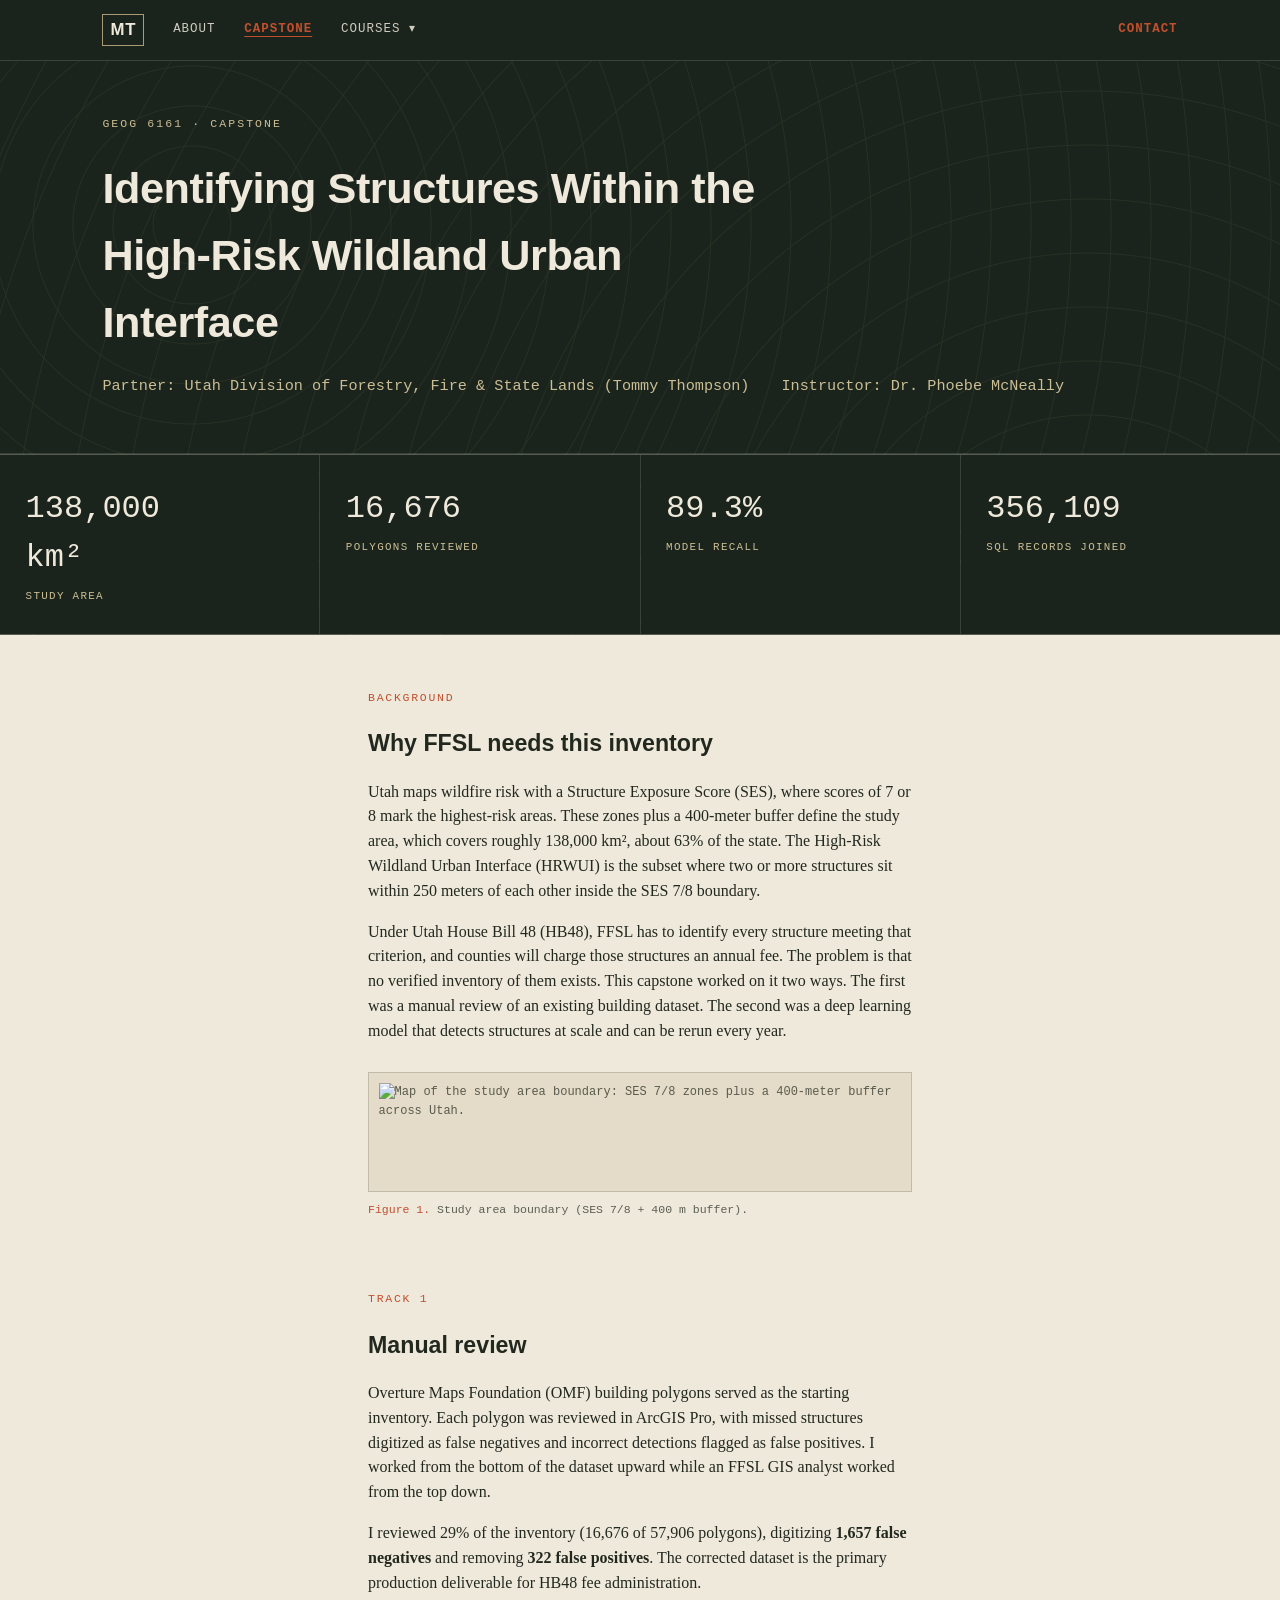
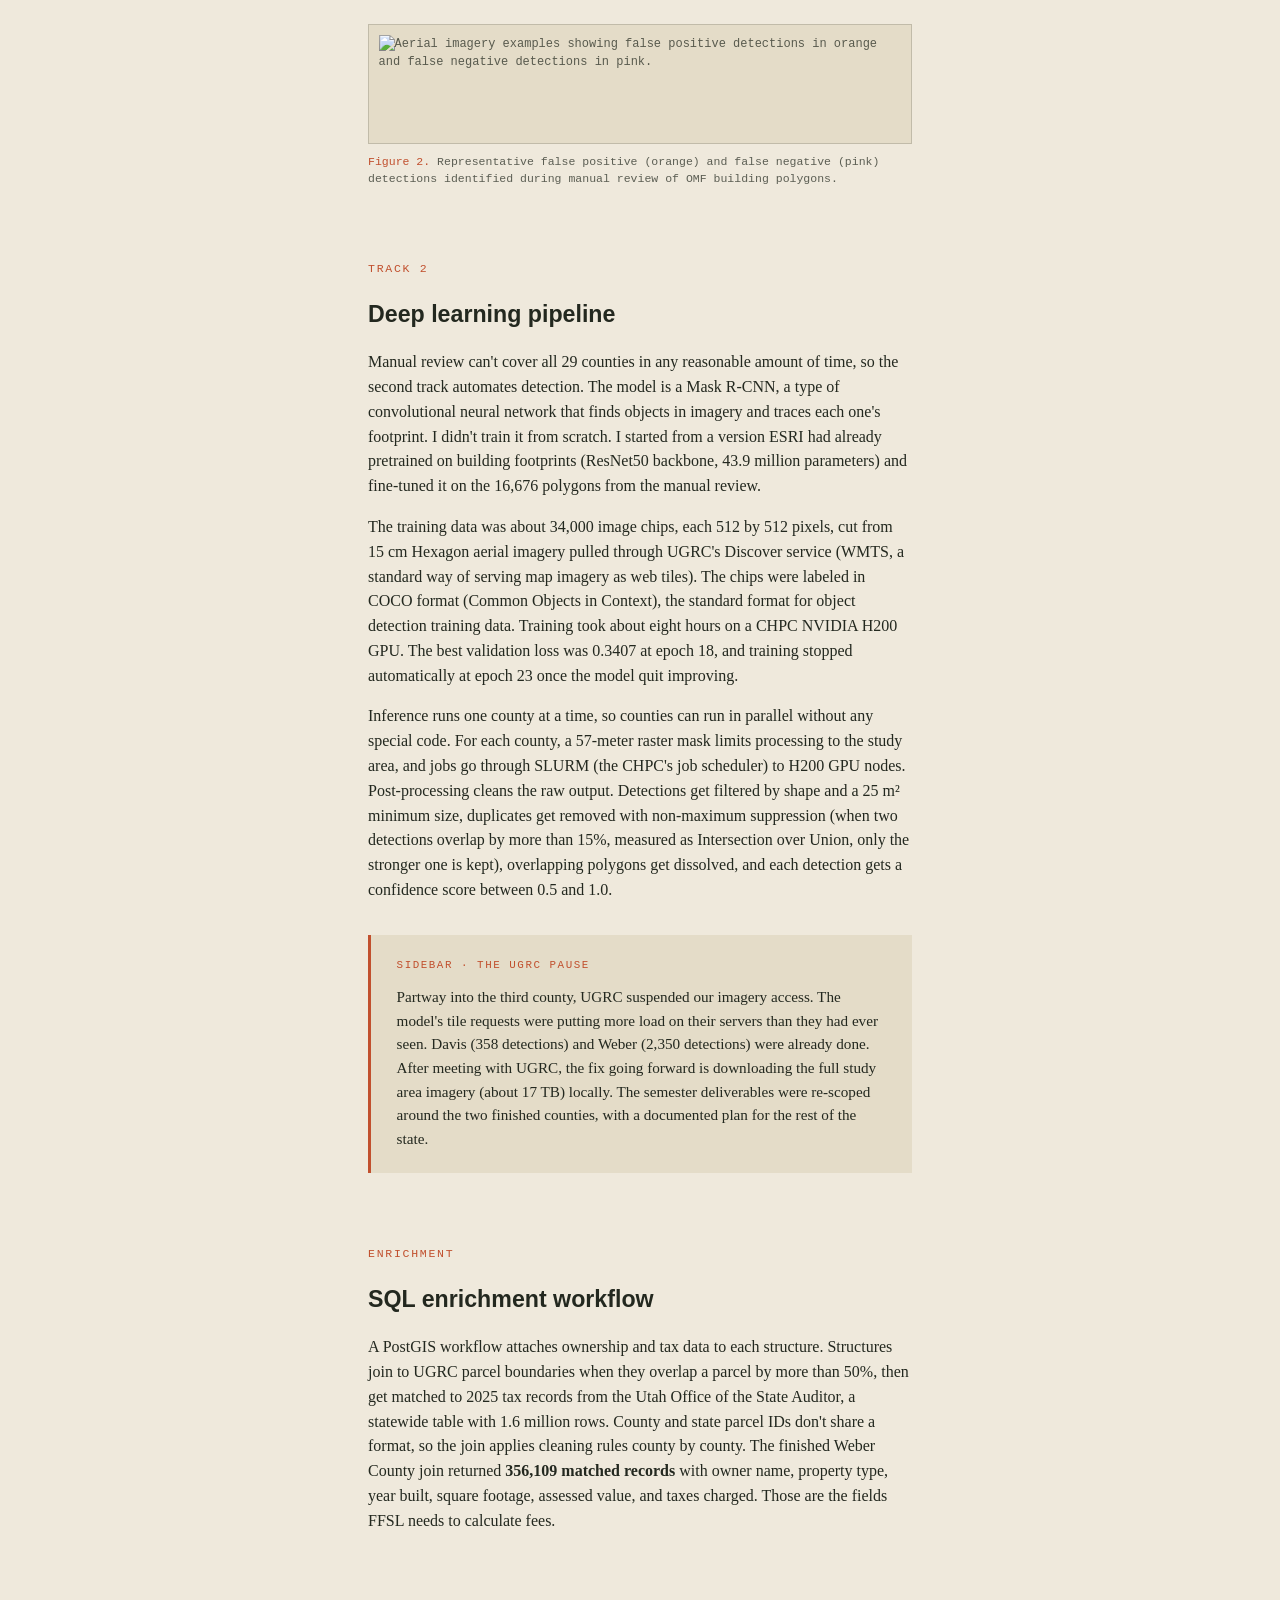
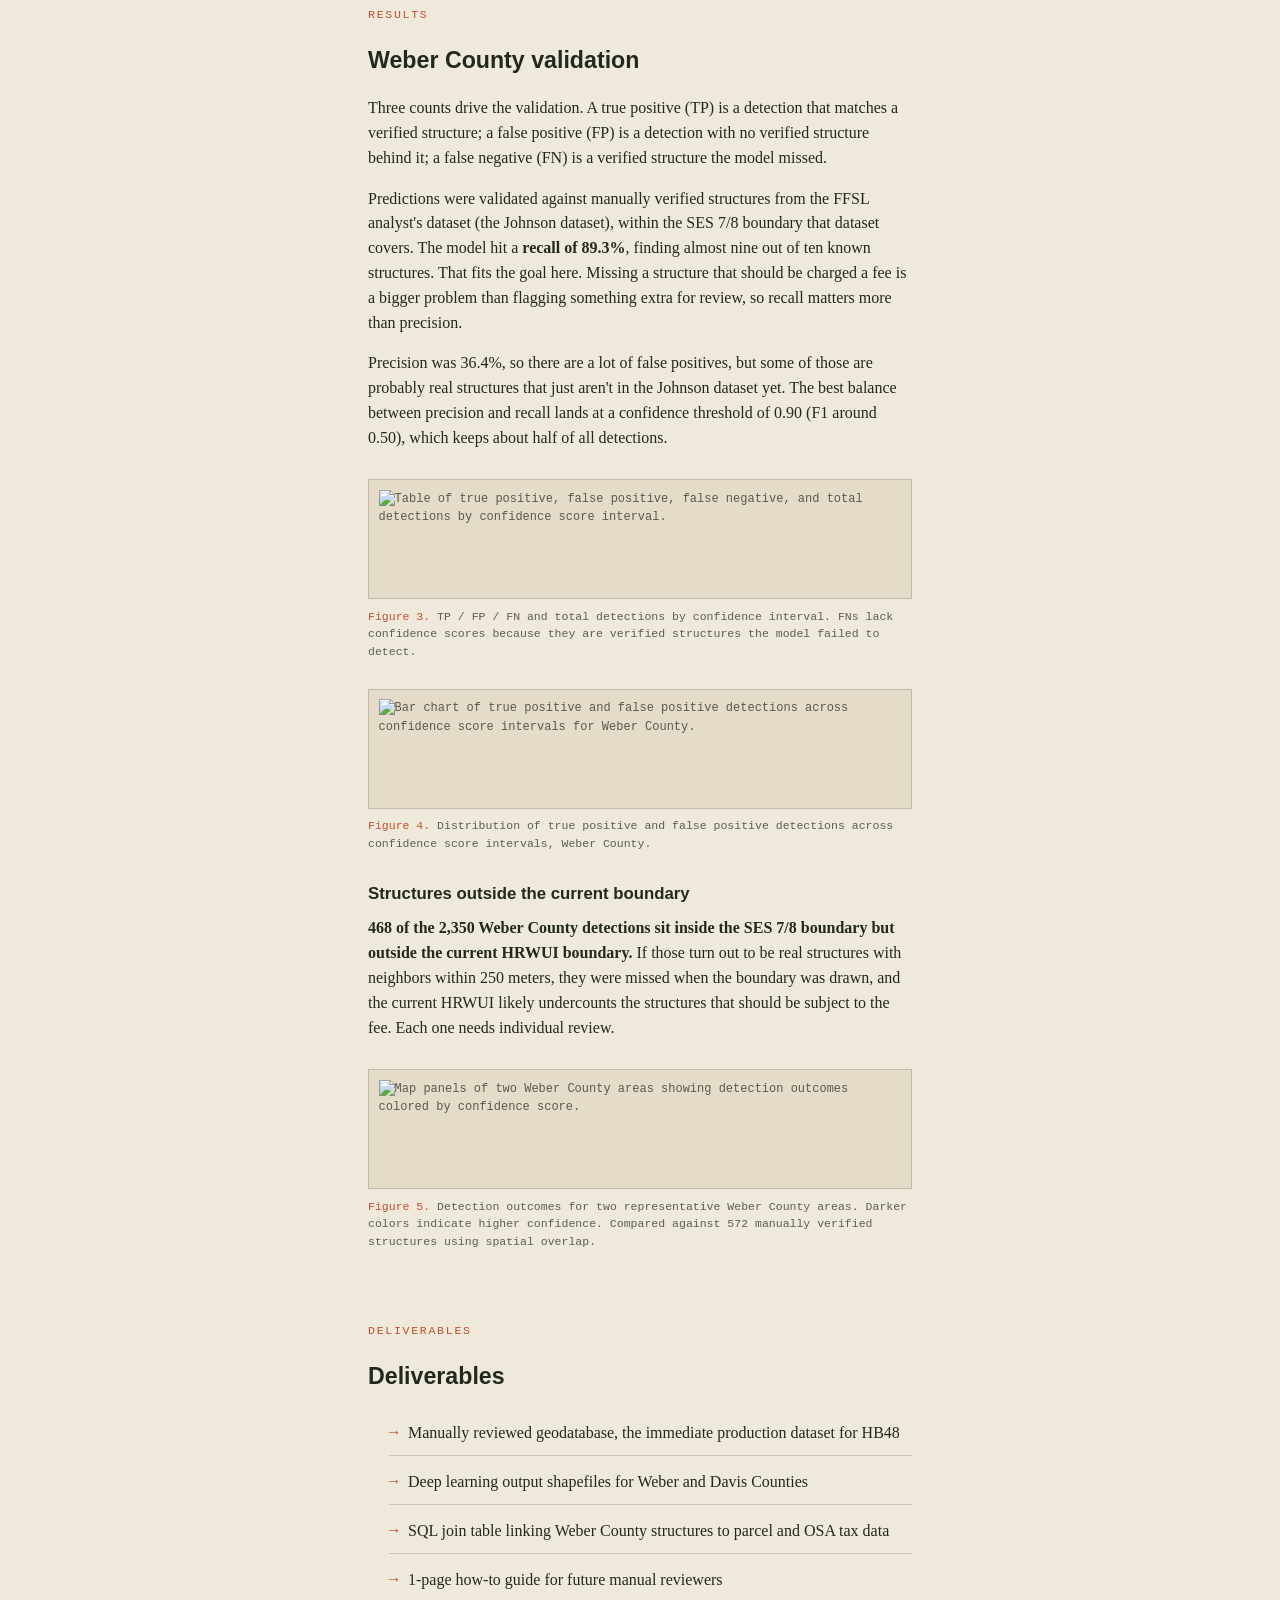
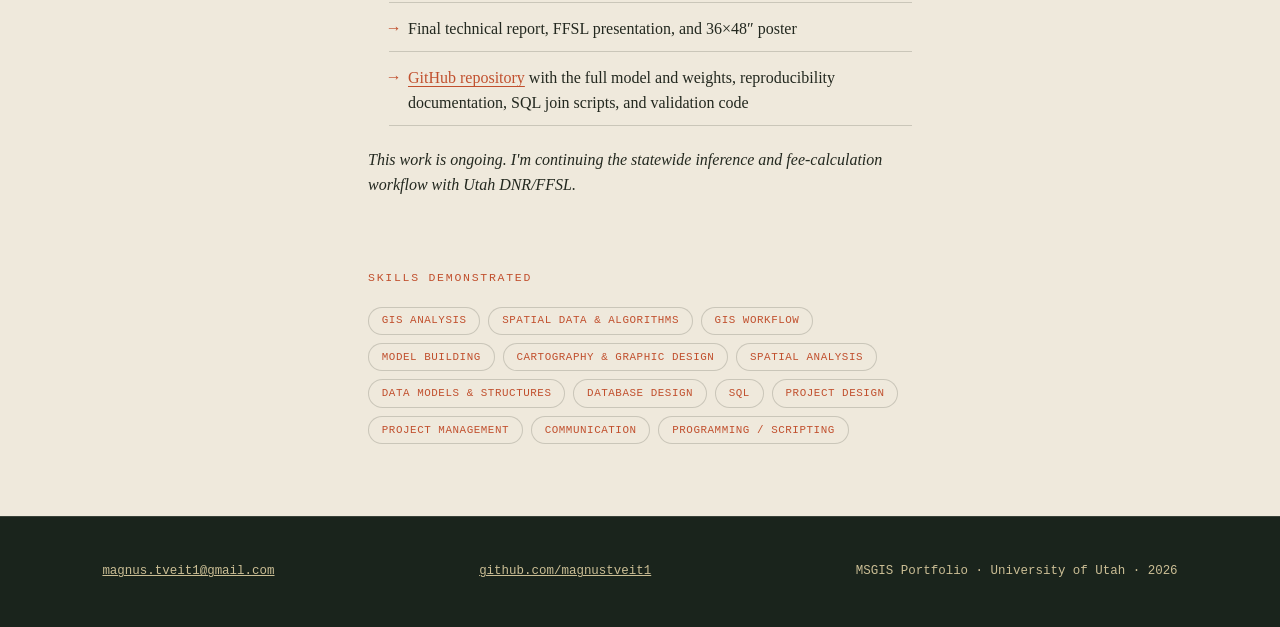
==== capstone.html @ 1aebf7ca "Initial portfolio upload No images" ====
<!DOCTYPE html>
<html lang="en">
<head>
<meta charset="UTF-8">
<meta name="viewport" content="width=device-width, initial-scale=1.0">
<title>Capstone · HRWUI Structure Identification | Magnus Tveit</title>
<link rel="stylesheet" href="css/style.css">
</head>
<body>

<div class="contour-bg"></div>

<nav class="topnav" aria-label="Site">
  <a class="monogram" href="index.html" aria-label="Home">MT</a>
  <a href="about.html">About</a>
  <a class="nav-capstone" href="capstone.html" aria-current="page">Capstone</a>
  <div class="nav-dropdown">
    <button aria-haspopup="true">Courses ▾</button>
    <ul>
      <li><a href="6150.html">GEOG 6150 · Geospatial Big Data</a></li>
      <li><a href="6130.html">GEOG 6130 · Advanced Active Remote Sensing</a></li>
      <li><a href="6165.html">GEOG 6165 · Data Visualization</a></li>
      <li><a href="6920.html">CVEEN 6920 · Hydroinformatics</a></li>
    </ul>
  </div>
  <a class="nav-contact" href="mailto:magnus.tveit1@gmail.com">Contact</a>
</nav>

<header class="page-header">
  <div class="eyebrow">GEOG 6161 · Capstone</div>
  <h1>Identifying Structures Within the High-Risk Wildland Urban Interface</h1>
  <div class="page-meta">
    <span>Partner: Utah Division of Forestry, Fire &amp; State Lands (Tommy Thompson)</span>
    <span>Instructor: Dr. Phoebe McNeally</span>
  </div>
</header>

<div class="stat-row">
  <div class="stat"><span class="num">138,000 km²</span><span class="label">study area</span></div>
  <div class="stat"><span class="num">16,676</span><span class="label">polygons reviewed</span></div>
  <div class="stat"><span class="num">89.3%</span><span class="label">model recall</span></div>
  <div class="stat"><span class="num">356,109</span><span class="label">SQL records joined</span></div>
</div>

<main class="paper">

  <section id="background">
    <div class="section-label">Background</div>
    <h2>Why FFSL needs this inventory</h2>
    <p>Utah maps wildfire risk with a Structure Exposure Score (SES), where scores of 7 or 8 mark the highest-risk areas. These zones plus a 400-meter buffer define the study area, which covers roughly 138,000 km², about 63% of the state. The High-Risk Wildland Urban Interface (HRWUI) is the subset where two or more structures sit within 250 meters of each other inside the SES 7/8 boundary.</p>
    <p>Under Utah House Bill 48 (HB48), FFSL has to identify every structure meeting that criterion, and counties will charge those structures an annual fee. The problem is that no verified inventory of them exists. This capstone worked on it two ways. The first was a manual review of an existing building dataset. The second was a deep learning model that detects structures at scale and can be rerun every year.</p>
    <figure>
      <img src="img/capstone-fig1.png" alt="Map of the study area boundary: SES 7/8 zones plus a 400-meter buffer across Utah.">
      <figcaption><span class="fig-num">Figure 1.</span> Study area boundary (SES 7/8 + 400 m buffer).</figcaption>
    </figure>
  </section>

  <section id="track1">
    <div class="section-label">Track 1</div>
    <h2>Manual review</h2>
    <p>Overture Maps Foundation (OMF) building polygons served as the starting inventory. Each polygon was reviewed in ArcGIS Pro, with missed structures digitized as false negatives and incorrect detections flagged as false positives. I worked from the bottom of the dataset upward while an FFSL GIS analyst worked from the top down.</p>
    <p>I reviewed 29% of the inventory (16,676 of 57,906 polygons), digitizing <strong>1,657 false negatives</strong> and removing <strong>322 false positives</strong>. The corrected dataset is the primary production deliverable for HB48 fee administration.</p>
    <figure>
      <img src="img/capstone-fig2.png" alt="Aerial imagery examples showing false positive detections in orange and false negative detections in pink.">
      <figcaption><span class="fig-num">Figure 2.</span> Representative false positive (orange) and false negative (pink) detections identified during manual review of OMF building polygons.</figcaption>
    </figure>
  </section>

  <section id="track2">
    <div class="section-label">Track 2</div>
    <h2>Deep learning pipeline</h2>
    <p>Manual review can't cover all 29 counties in any reasonable amount of time, so the second track automates detection. The model is a Mask R-CNN, a type of convolutional neural network that finds objects in imagery and traces each one's footprint. I didn't train it from scratch. I started from a version ESRI had already pretrained on building footprints (ResNet50 backbone, 43.9 million parameters) and fine-tuned it on the 16,676 polygons from the manual review.</p>
    <p>The training data was about 34,000 image chips, each 512 by 512 pixels, cut from 15 cm Hexagon aerial imagery pulled through UGRC's Discover service (WMTS, a standard way of serving map imagery as web tiles). The chips were labeled in COCO format (Common Objects in Context), the standard format for object detection training data. Training took about eight hours on a CHPC NVIDIA H200 GPU. The best validation loss was 0.3407 at epoch 18, and training stopped automatically at epoch 23 once the model quit improving.</p>
    <p>Inference runs one county at a time, so counties can run in parallel without any special code. For each county, a 57-meter raster mask limits processing to the study area, and jobs go through SLURM (the CHPC's job scheduler) to H200 GPU nodes. Post-processing cleans the raw output. Detections get filtered by shape and a 25 m² minimum size, duplicates get removed with non-maximum suppression (when two detections overlap by more than 15%, measured as Intersection over Union, only the stronger one is kept), overlapping polygons get dissolved, and each detection gets a confidence score between 0.5 and 1.0.</p>

    <aside class="sidebar">
      <div class="aside-label">Sidebar · The UGRC pause</div>
      <p>Partway into the third county, UGRC suspended our imagery access. The model's tile requests were putting more load on their servers than they had ever seen. Davis (358 detections) and Weber (2,350 detections) were already done. After meeting with UGRC, the fix going forward is downloading the full study area imagery (about 17 TB) locally. The semester deliverables were re-scoped around the two finished counties, with a documented plan for the rest of the state.</p>
    </aside>
  </section>

  <section id="sql">
    <div class="section-label">Enrichment</div>
    <h2>SQL enrichment workflow</h2>
    <p>A PostGIS workflow attaches ownership and tax data to each structure. Structures join to UGRC parcel boundaries when they overlap a parcel by more than 50%, then get matched to 2025 tax records from the Utah Office of the State Auditor, a statewide table with 1.6 million rows. County and state parcel IDs don't share a format, so the join applies cleaning rules county by county. The finished Weber County join returned <strong>356,109 matched records</strong> with owner name, property type, year built, square footage, assessed value, and taxes charged. Those are the fields FFSL needs to calculate fees.</p>
  </section>

  <section id="results">
    <div class="section-label">Results</div>
    <h2>Weber County validation</h2>
    <p>Three counts drive the validation. A true positive (TP) is a detection that matches a verified structure; a false positive (FP) is a detection with no verified structure behind it; a false negative (FN) is a verified structure the model missed.</p>
    <p>Predictions were validated against manually verified structures from the FFSL analyst's dataset (the Johnson dataset), within the SES 7/8 boundary that dataset covers. The model hit a <strong>recall of 89.3%</strong>, finding almost nine out of ten known structures. That fits the goal here. Missing a structure that should be charged a fee is a bigger problem than flagging something extra for review, so recall matters more than precision.</p>
    <p>Precision was 36.4%, so there are a lot of false positives, but some of those are probably real structures that just aren't in the Johnson dataset yet. The best balance between precision and recall lands at a confidence threshold of 0.90 (F1 around 0.50), which keeps about half of all detections.</p>
    <figure>
      <img src="img/capstone-fig3.png" alt="Table of true positive, false positive, false negative, and total detections by confidence score interval.">
      <figcaption><span class="fig-num">Figure 3.</span> TP / FP / FN and total detections by confidence interval. FNs lack confidence scores because they are verified structures the model failed to detect.</figcaption>
    </figure>
    <figure>
      <img src="img/capstone-fig4.png" alt="Bar chart of true positive and false positive detections across confidence score intervals for Weber County.">
      <figcaption><span class="fig-num">Figure 4.</span> Distribution of true positive and false positive detections across confidence score intervals, Weber County.</figcaption>
    </figure>
    <h3>Structures outside the current boundary</h3>
    <p><strong>468 of the 2,350 Weber County detections sit inside the SES 7/8 boundary but outside the current HRWUI boundary.</strong> If those turn out to be real structures with neighbors within 250 meters, they were missed when the boundary was drawn, and the current HRWUI likely undercounts the structures that should be subject to the fee. Each one needs individual review.</p>
    <figure>
      <img src="img/capstone-fig5.png" alt="Map panels of two Weber County areas showing detection outcomes colored by confidence score.">
      <figcaption><span class="fig-num">Figure 5.</span> Detection outcomes for two representative Weber County areas. Darker colors indicate higher confidence. Compared against 572 manually verified structures using spatial overlap.</figcaption>
    </figure>
  </section>

  <section id="deliverables">
    <div class="section-label">Deliverables</div>
    <h2>Deliverables</h2>
    <ul class="deliverables">
      <li>Manually reviewed geodatabase, the immediate production dataset for HB48</li>
      <li>Deep learning output shapefiles for Weber and Davis Counties</li>
      <li>SQL join table linking Weber County structures to parcel and OSA tax data</li>
      <li>1-page how-to guide for future manual reviewers</li>
      <li>Final technical report, FFSL presentation, and 36×48″ poster</li>
      <li><a href="https://github.com/magnustveit1/ffsl-hrwui">GitHub repository</a> with the full model and weights, reproducibility documentation, SQL join scripts, and validation code</li>
    </ul>
    <p style="margin-top:1.4rem;"><em>This work is ongoing. I'm continuing the statewide inference and fee-calculation workflow with Utah DNR/FFSL.</em></p>
  </section>

  <section id="skills">
    <div class="section-label">Skills demonstrated</div>
    <div class="skill-tags">
      <a href="about.html#skills">GIS Analysis</a>
      <a href="about.html#skills">Spatial Data &amp; Algorithms</a>
      <a href="about.html#skills">GIS Workflow</a>
      <a href="about.html#skills">Model Building</a>
      <a href="about.html#skills">Cartography &amp; Graphic Design</a>
      <a href="about.html#skills">Spatial Analysis</a>
      <a href="about.html#skills">Data Models &amp; Structures</a>
      <a href="about.html#skills">Database Design</a>
      <a href="about.html#skills">SQL</a>
      <a href="about.html#skills">Project Design</a>
      <a href="about.html#skills">Project Management</a>
      <a href="about.html#skills">Communication</a>
      <a href="about.html#skills">Programming / Scripting</a>
    </div>
  </section>

</main>

<footer>
  <span><a href="mailto:magnus.tveit1@gmail.com">magnus.tveit1@gmail.com</a></span>
  <span><a href="https://github.com/magnustveit1">github.com/magnustveit1</a></span>
  <span>MSGIS Portfolio · University of Utah · 2026</span>
</footer>

</body>
</html>
---- css/style.css ----
/* ==========================================================================
   MSGIS Portfolio: shared stylesheet
   Palette: deep forest / paper / ember / khaki (see Website_Outline.md)
   Type: Futura-style sans (headings) · Iowan/Georgia serif (body) · mono (meta)
   ========================================================================== */

:root {
  --paper: #EFE9DC;
  --paper-dim: #E4DCC8;
  --ink: #23281F;
  --ink-soft: rgba(35, 40, 31, 0.72);
  --forest: #2B3B2E;
  --forest-deep: #1A241C;
  --ember: #C1502E;
  --khaki: #A99B72;
  --khaki-light: #CBBE95;   /* brighter variant for text on dark backgrounds */
  --line: rgba(35, 40, 31, 0.18);
  --line-light: rgba(239, 233, 220, 0.15);

  --sans: 'Futura', 'Century Gothic', 'Avenir Next', sans-serif;
  --serif: 'Iowan Old Style', 'Georgia', serif;
  --mono: 'Courier New', monospace;

  --pad-x: 8vw;
}

* { box-sizing: border-box; margin: 0; padding: 0; }

html { scroll-behavior: smooth; }
@media (prefers-reduced-motion: reduce) {
  html { scroll-behavior: auto; }
  * { transition: none !important; animation: none !important; }
}

body {
  background: var(--forest-deep);
  color: var(--paper);
  font-family: var(--serif);
  line-height: 1.55;
}

a { color: inherit; }
a:focus-visible { outline: 2px solid var(--ember); outline-offset: 3px; }

/* --------------------------------------------------------------------------
   Signature: subtle topographic contour texture for dark sections
   -------------------------------------------------------------------------- */
.contour-bg {
  position: fixed;
  inset: 0;
  z-index: 0;
  opacity: 0.10;
  pointer-events: none;
  background-image:
    repeating-radial-gradient(circle at 15% 25%, transparent 0, transparent 38px, var(--khaki) 39px, transparent 40px),
    repeating-radial-gradient(circle at 85% 70%, transparent 0, transparent 52px, var(--khaki) 53px, transparent 54px);
}

/* --------------------------------------------------------------------------
   Global navigation
   -------------------------------------------------------------------------- */
.topnav {
  position: sticky;
  top: 0;
  z-index: 10;
  display: flex;
  align-items: center;
  gap: 1.8rem;
  padding: 0.85rem var(--pad-x);
  background: var(--forest-deep);
  border-bottom: 1px solid var(--line-light);
  font-family: var(--mono);
  font-size: 0.78rem;
  letter-spacing: 0.08em;
  text-transform: uppercase;
}

.topnav .monogram {
  font-family: var(--sans);
  font-weight: 700;
  font-size: 1.05rem;
  letter-spacing: 0.04em;
  text-decoration: none;
  color: var(--paper);
  border: 1px solid var(--khaki);
  padding: 0.15rem 0.45rem;
}

.topnav a { text-decoration: none; color: rgba(239, 233, 220, 0.85); }
.topnav a:hover { color: var(--paper); text-decoration: underline; text-underline-offset: 4px; }
.topnav a[aria-current="page"] { color: var(--paper); text-decoration: underline; text-underline-offset: 4px; text-decoration-color: var(--khaki); }

/* Capstone gets the ember accent: the anchor page of the defense */
.topnav .nav-capstone { color: var(--ember); font-weight: bold; }
.topnav .nav-capstone:hover,
.topnav .nav-capstone[aria-current="page"] { color: var(--ember); text-decoration-color: var(--ember); }

.topnav .nav-contact { margin-left: auto; color: var(--ember); font-weight: bold; }

/* Courses dropdown (CSS-only, keyboard friendly) */
.nav-dropdown { position: relative; }
.nav-dropdown > button {
  font: inherit;
  letter-spacing: inherit;
  text-transform: inherit;
  color: rgba(239, 233, 220, 0.85);
  background: none;
  border: none;
  cursor: pointer;
  padding: 0;
}
.nav-dropdown > button:hover { color: var(--paper); }
.nav-dropdown ul {
  display: none;
  position: absolute;
  top: 100%;
  left: -0.9rem;
  min-width: 11rem;
  list-style: none;
  background: var(--forest-deep);
  border: 1px solid var(--line-light);
  padding: 0.4rem 0;
}
.nav-dropdown:hover ul,
.nav-dropdown:focus-within ul { display: block; }
.nav-dropdown ul a {
  display: block;
  padding: 0.45rem 0.9rem;
}
.nav-dropdown ul a:hover { background: var(--forest); text-decoration: none; }

/* --------------------------------------------------------------------------
   Hero (homepage) and page headers (course pages)
   -------------------------------------------------------------------------- */
header.hero,
header.page-header {
  position: relative;
  z-index: 1;
  padding: 8vh var(--pad-x) 10vh;
  border-bottom: 1px solid var(--line-light);
}
header.page-header { padding: 6vh var(--pad-x) 6vh; }

.eyebrow {
  font-family: var(--mono);
  letter-spacing: 0.18em;
  text-transform: uppercase;
  font-size: 0.72rem;
  color: var(--khaki-light);
  margin-bottom: 1.4rem;
}

h1 {
  font-family: var(--sans);
  font-weight: 700;
  font-size: clamp(2.4rem, 6vw, 4.6rem);
  letter-spacing: -0.01em;
  color: var(--paper);
  max-width: 14ch;
}
header.page-header h1 {
  font-size: clamp(1.7rem, 3.6vw, 2.7rem);
  max-width: 28ch;
}

.tagline {
  margin-top: 1.6rem;
  font-size: 1.15rem;
  max-width: 46ch;
  color: rgba(239, 233, 220, 0.82);
}

.coords {
  margin-top: 2.6rem;
  font-family: var(--mono);
  font-size: 0.8rem;
  color: var(--khaki);
  display: flex;
  gap: 2.4rem;
  flex-wrap: wrap;
}

.page-meta {
  margin-top: 1.2rem;
  font-family: var(--mono);
  font-size: 0.95rem;
  color: var(--khaki-light);
  display: flex;
  gap: 2rem;
  flex-wrap: wrap;
}

/* --------------------------------------------------------------------------
   Stat callout row: big mono numbers, small labels
   -------------------------------------------------------------------------- */
.stat-row {
  position: relative;
  z-index: 1;
  display: grid;
  grid-template-columns: repeat(auto-fit, minmax(180px, 1fr));
  gap: 1px;
  background: var(--line-light);
  border-top: 1px solid var(--line-light);
  border-bottom: 1px solid var(--line-light);
}
.stat {
  background: var(--forest-deep);
  padding: 1.8rem var(--pad-x) 1.8rem 1.6rem;
}
.stat .num {
  font-family: var(--mono);
  font-size: clamp(1.4rem, 2.6vw, 2rem);
  color: var(--paper);
  display: block;
}
.stat .label {
  font-family: var(--mono);
  font-size: 0.68rem;
  text-transform: uppercase;
  letter-spacing: 0.12em;
  color: var(--khaki-light);
  margin-top: 0.35rem;
  display: block;
}

/* --------------------------------------------------------------------------
   Paper content sections (prose)
   -------------------------------------------------------------------------- */
main.paper, section.paper, nav.courses {
  position: relative;
  z-index: 1;
  background: var(--paper);
  color: var(--ink);
}
main.paper { padding: 6vh var(--pad-x) 8vh; }
nav.courses { padding: 6vh var(--pad-x); }

.section-label {
  font-family: var(--mono);
  text-transform: uppercase;
  letter-spacing: 0.15em;
  font-size: 0.72rem;
  color: var(--ember);
  margin-bottom: 1.2rem;
}

main.paper section { max-width: 68ch; margin: 0 auto 4.5rem; }
main.paper section.wide { max-width: 1050px; }
main.paper section:last-of-type { margin-bottom: 0; }

main.paper h2 {
  font-family: var(--sans);
  font-weight: 700;
  font-size: 1.45rem;
  margin-bottom: 1.1rem;
}
main.paper h3 {
  font-family: var(--sans);
  font-weight: 700;
  font-size: 1.05rem;
  margin: 1.6rem 0 0.6rem;
}
main.paper p { margin-bottom: 1rem; }
main.paper p:last-child { margin-bottom: 0; }
main.paper a { color: var(--ember); text-underline-offset: 3px; }
main.paper ul, main.paper ol { margin: 0 0 1rem 1.3rem; }
main.paper li { margin-bottom: 0.35rem; }

main.paper strong { color: var(--ink); }

/* --------------------------------------------------------------------------
   Figures: numbered, mono captions, tinted placeholder until image swapped
   -------------------------------------------------------------------------- */
figure { margin: 1.8rem 0; }
figure img {
  display: block;
  width: 100%;
  height: auto;
  min-height: 120px;
  object-fit: contain;               /* never stretch: ultra-wide images letterbox instead */
  background: var(--paper-dim);
  border: 1px solid var(--line);
  color: var(--ink-soft);
  font-family: var(--mono);
  font-size: 0.75rem;
  padding: 0.6rem;                 /* alt text shows inside box while placeholder */
}
figcaption {
  font-family: var(--mono);
  font-size: 0.72rem;
  line-height: 1.5;
  color: var(--ink-soft);
  margin-top: 0.55rem;
}
figcaption .fig-num { color: var(--ember); }

/* --------------------------------------------------------------------------
   Sidebar / aside (e.g., the UGRC story)
   -------------------------------------------------------------------------- */
aside.sidebar {
  border-left: 3px solid var(--ember);
  background: var(--paper-dim);
  padding: 1.4rem 1.6rem;
  margin: 2rem 0;
}
aside.sidebar .aside-label {
  font-family: var(--mono);
  font-size: 0.68rem;
  text-transform: uppercase;
  letter-spacing: 0.14em;
  color: var(--ember);
  margin-bottom: 0.7rem;
}
aside.sidebar p { font-size: 0.95rem; }

/* --------------------------------------------------------------------------
   Skill tags: pill style, bottom of course pages
   -------------------------------------------------------------------------- */
.skill-tags {
  display: flex;
  flex-wrap: wrap;
  gap: 0.5rem;
  margin-top: 1.2rem;
}
.skill-tags a, .skill-tags span {
  font-family: var(--mono);
  font-size: 0.68rem;
  letter-spacing: 0.05em;
  text-transform: uppercase;
  color: var(--forest);
  text-decoration: none;
  border: 1px solid var(--line);
  border-radius: 999px;
  padding: 0.3rem 0.8rem;
  background: var(--paper);
}
.skill-tags a:hover { background: var(--forest-deep); color: var(--paper); border-color: var(--forest-deep); }

/* --------------------------------------------------------------------------
   Homepage course grid
   -------------------------------------------------------------------------- */
.course-grid {
  display: grid;
  grid-template-columns: repeat(auto-fit, minmax(260px, 1fr));
  gap: 1px;
  background: var(--line);
  border: 1px solid var(--line);
}

.course-card {
  background: var(--paper);
  padding: 2.2rem 1.8rem;
  transition: background 0.25s ease;
  cursor: pointer;
  text-decoration: none;
  color: var(--ink);
  display: block;
}
.course-card:hover { background: var(--paper-dim); }

.course-card.featured { grid-column: span 2; background: var(--paper); }
.course-card.featured .course-title { font-size: 1.45rem; }
.course-card.featured:hover { background: var(--paper-dim); }

.course-num {
  font-family: var(--mono);
  font-size: 0.75rem;
  color: var(--ember);
  margin-bottom: 0.8rem;
}
.course-title {
  font-family: var(--sans);
  font-weight: 700;
  font-size: 1.15rem;
  margin-bottom: 0.5rem;
}
.course-desc { font-size: 0.92rem; color: var(--ink-soft); }
.course-skills {
  margin-top: 1.1rem;
  font-family: var(--mono);
  font-size: 0.68rem;
  letter-spacing: 0.04em;
  color: var(--forest);
  text-transform: uppercase;
}

/* Homepage intro blurb */
.intro {
  position: relative;
  z-index: 1;
  background: var(--paper);
  color: var(--ink);
  padding: 5vh var(--pad-x) 0;
}
.intro p { max-width: 62ch; font-size: 1.05rem; }
.intro a { color: var(--ember); }

/* Research strip (thin dark band) */
.research-strip {
  position: relative;
  z-index: 1;
  background: var(--forest);
  color: var(--paper);
  padding: 2.2rem var(--pad-x);
  display: flex;
  align-items: center;
  gap: 2rem;
  flex-wrap: wrap;
}
.research-strip p { max-width: 60ch; font-size: 0.98rem; }
.research-strip a { color: var(--paper); text-decoration-color: var(--ember); text-underline-offset: 3px; }
.research-strip .strip-label {
  font-family: var(--mono);
  font-size: 0.68rem;
  text-transform: uppercase;
  letter-spacing: 0.14em;
  color: var(--khaki-light);
  flex-basis: 100%;
}

/* Arc links between paired pages (6130 ↔ 6165) and prev/next notes */
.arc-link {
  font-family: var(--mono);
  font-size: 0.78rem;
  text-transform: uppercase;
  letter-spacing: 0.1em;
}

/* --------------------------------------------------------------------------
   Deliverables list styling
   -------------------------------------------------------------------------- */
ul.deliverables { list-style: none; margin-left: 0; }
ul.deliverables li {
  padding: 0.55rem 0 0.55rem 1.2rem;
  border-bottom: 1px solid var(--line);
  position: relative;
}
ul.deliverables li::before {
  content: "→";
  position: absolute;
  left: 0;
  color: var(--ember);
  font-family: var(--mono);
}

/* --------------------------------------------------------------------------
   Code excerpt (6150 pipeline steps)
   -------------------------------------------------------------------------- */
pre.code-excerpt {
  background: var(--forest-deep);
  color: var(--paper);
  font-family: var(--mono);
  font-size: 0.78rem;
  line-height: 1.6;
  padding: 1.3rem 1.5rem;
  overflow-x: auto;
  margin: 1.6rem 0;
  border-left: 3px solid var(--ember);
}
pre.code-excerpt .cmt { color: var(--khaki); }

/* --------------------------------------------------------------------------
   About photo slideshow
   -------------------------------------------------------------------------- */
.slideshow img { transition: opacity 0.9s ease; }
.slideshow img.fading { opacity: 0; }

/* --------------------------------------------------------------------------
   Facts grid (About page): field / education / research blocks
   -------------------------------------------------------------------------- */
.facts {
  display: grid;
  grid-template-columns: repeat(auto-fit, minmax(200px, 1fr));
  gap: 1px;
  background: var(--line);
  border: 1px solid var(--line);
  margin: 2rem 0 0;
}
.facts .fact {
  background: var(--paper);
  padding: 1.3rem 1.4rem;
}
.facts .fact-label {
  font-family: var(--mono);
  font-size: 0.66rem;
  text-transform: uppercase;
  letter-spacing: 0.14em;
  color: var(--ember);
  margin-bottom: 0.6rem;
}
.facts .fact strong {
  font-family: var(--sans);
  font-size: 0.98rem;
  display: block;
  margin-bottom: 0.3rem;
}
.facts .fact p { font-size: 0.88rem; color: var(--ink-soft); margin: 0; }

/* --------------------------------------------------------------------------
   Skills-at-a-glance (About page): skill rows with per-course evidence tags
   -------------------------------------------------------------------------- */
.skills-glance { margin-top: 1.4rem; }
.skills-glance .skill-row {
  display: flex;
  justify-content: space-between;
  align-items: baseline;
  gap: 1rem;
  padding: 0.6rem 0;
  border-bottom: 1px solid var(--line);
  flex-wrap: wrap;
}
.skills-glance .skill-name {
  font-family: var(--mono);
  font-size: 0.74rem;
  text-transform: uppercase;
  letter-spacing: 0.05em;
  color: var(--ink);
}
.skills-glance .skill-courses { display: flex; gap: 0.4rem; flex-wrap: wrap; }
.skills-glance .skill-courses a {
  font-family: var(--mono);
  font-size: 0.68rem;
  color: var(--forest);
  text-decoration: none;
  border: 1px solid var(--line);
  border-radius: 999px;
  padding: 0.15rem 0.6rem;
  background: var(--paper);
}
.skills-glance .skill-courses a:hover { background: var(--forest-deep); color: var(--paper); border-color: var(--forest-deep); }
.skills-glance .skill-courses a.supporting { border-style: dashed; color: var(--khaki); }
.skills-glance .skill-courses a.supporting:hover { color: var(--paper); }
.skills-glance a:hover .course-ref { color: var(--khaki); }

/* --------------------------------------------------------------------------
   Story Map embed (6165)
   -------------------------------------------------------------------------- */
.storymap-embed {
  margin: 1.8rem 0;
  border: 1px solid var(--line);
}
.storymap-embed iframe {
  display: block;
  width: 100%;
  height: 680px;
  border: 0;
}
.storymap-fallback {
  font-family: var(--mono);
  font-size: 0.72rem;
  color: var(--ink-soft);
  padding: 0.5rem 0.8rem;
  border-top: 1px solid var(--line);
  background: var(--paper-dim);
}

/* Before/after comparison pair (6165 design rationale) */
.compare-pair {
  display: grid;
  grid-template-columns: 1fr 1fr;
  gap: 1.2rem;
  margin: 1.8rem 0;
}
.compare-pair figure { margin: 0; }

/* --------------------------------------------------------------------------
   Course progression strip (6920)
   -------------------------------------------------------------------------- */
.progression { margin: 1.4rem 0 0; }
.progression .prog-item {
  display: flex;
  gap: 1rem;
  align-items: baseline;
  padding: 0.7rem 0;
  border-bottom: 1px solid var(--line);
  flex-wrap: wrap;
}
.progression .prog-num {
  font-family: var(--mono);
  font-size: 0.72rem;
  color: var(--ember);
  flex: 0 0 2.2rem;
}
.progression .prog-item p { margin: 0; font-size: 0.95rem; flex: 1 1 30ch; }
.progression .prog-item a { white-space: nowrap; font-family: var(--mono); font-size: 0.72rem; }

/* --------------------------------------------------------------------------
   Footer
   -------------------------------------------------------------------------- */
footer {
  position: relative;
  z-index: 1;
  padding: 5vh var(--pad-x);
  background: var(--forest-deep);
  font-family: var(--mono);
  font-size: 0.78rem;
  color: var(--khaki-light);
  display: flex;
  justify-content: space-between;
  flex-wrap: wrap;
  gap: 1rem;
  border-top: 1px solid var(--line-light);
}

/* --------------------------------------------------------------------------
   Mobile: single-column collapse
   -------------------------------------------------------------------------- */
@media (max-width: 640px) {
  :root { --pad-x: 6vw; }
  .topnav { gap: 1rem; font-size: 0.7rem; flex-wrap: wrap; }
  .course-card.featured { grid-column: span 1; }
  .stat-row { grid-template-columns: repeat(2, 1fr); }
  .coords { gap: 1.2rem; }
  .compare-pair { grid-template-columns: 1fr; }
  .storymap-embed iframe { height: 480px; }
}
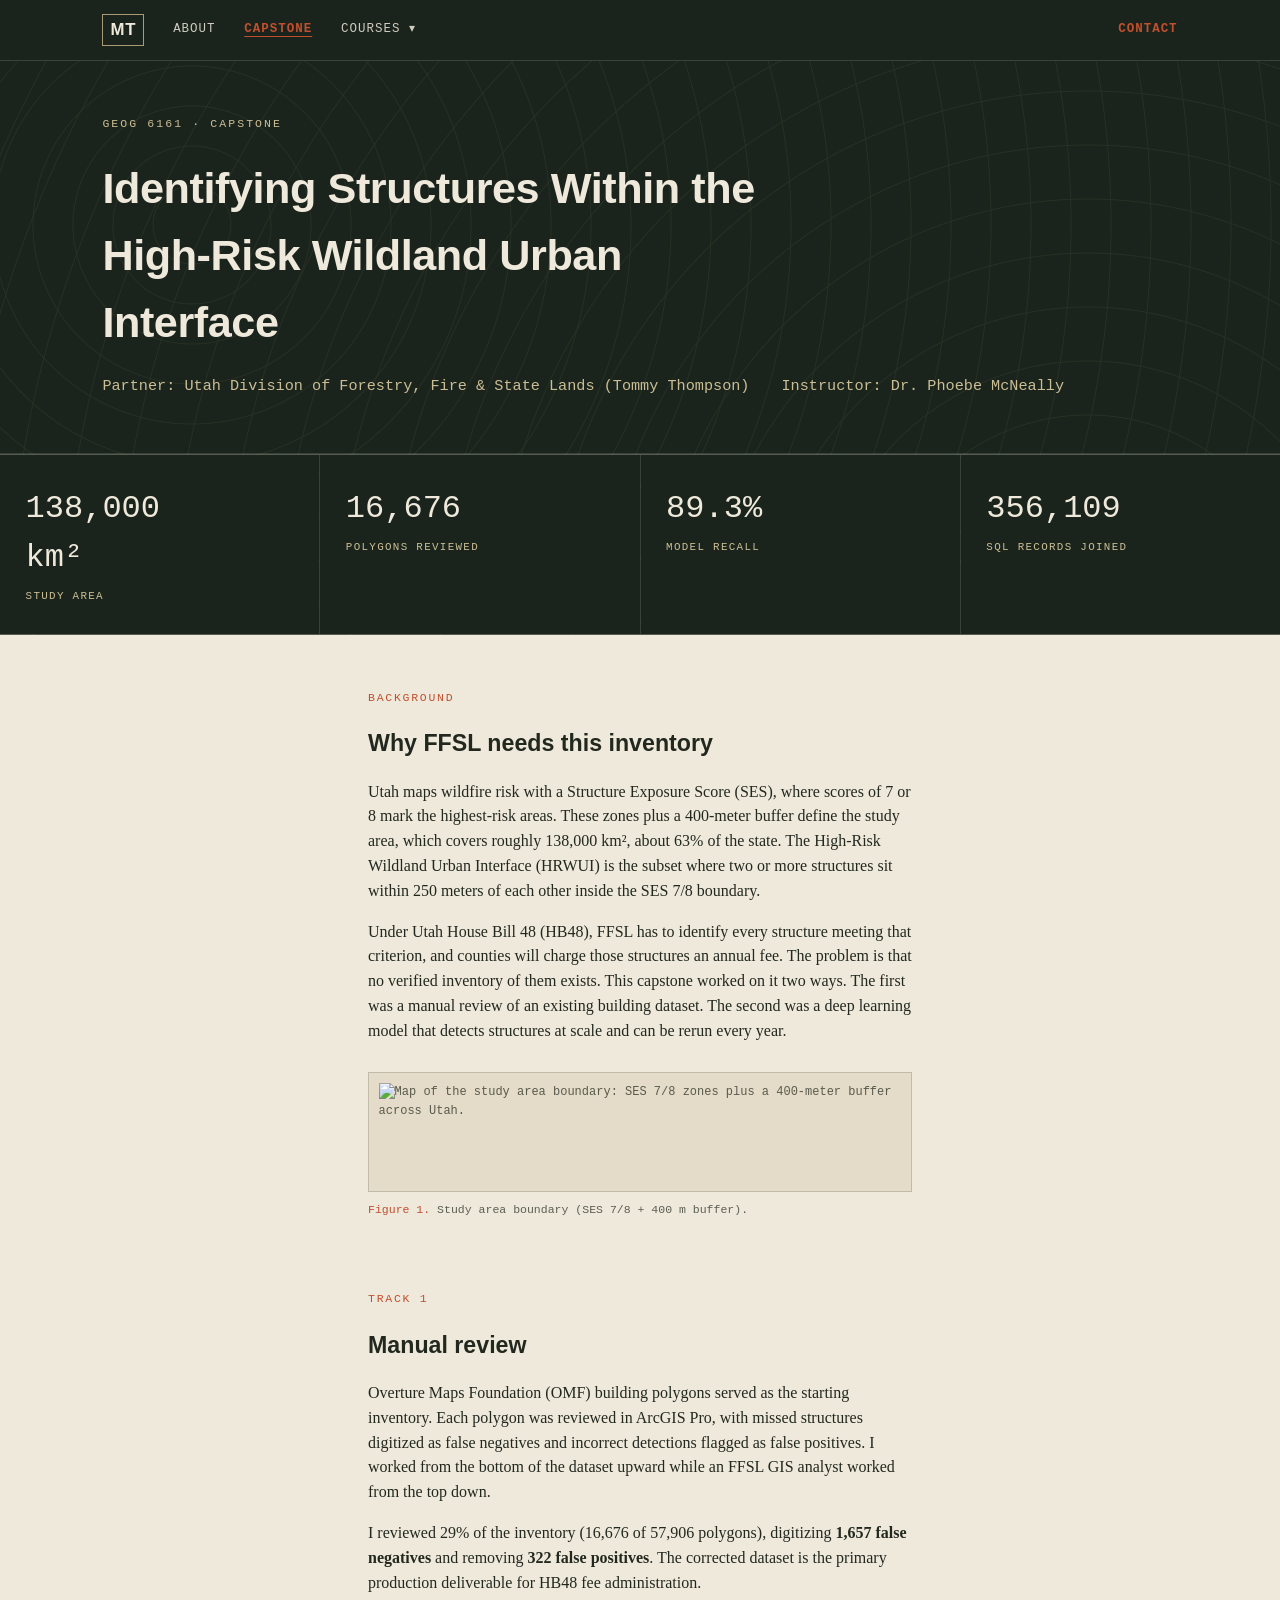
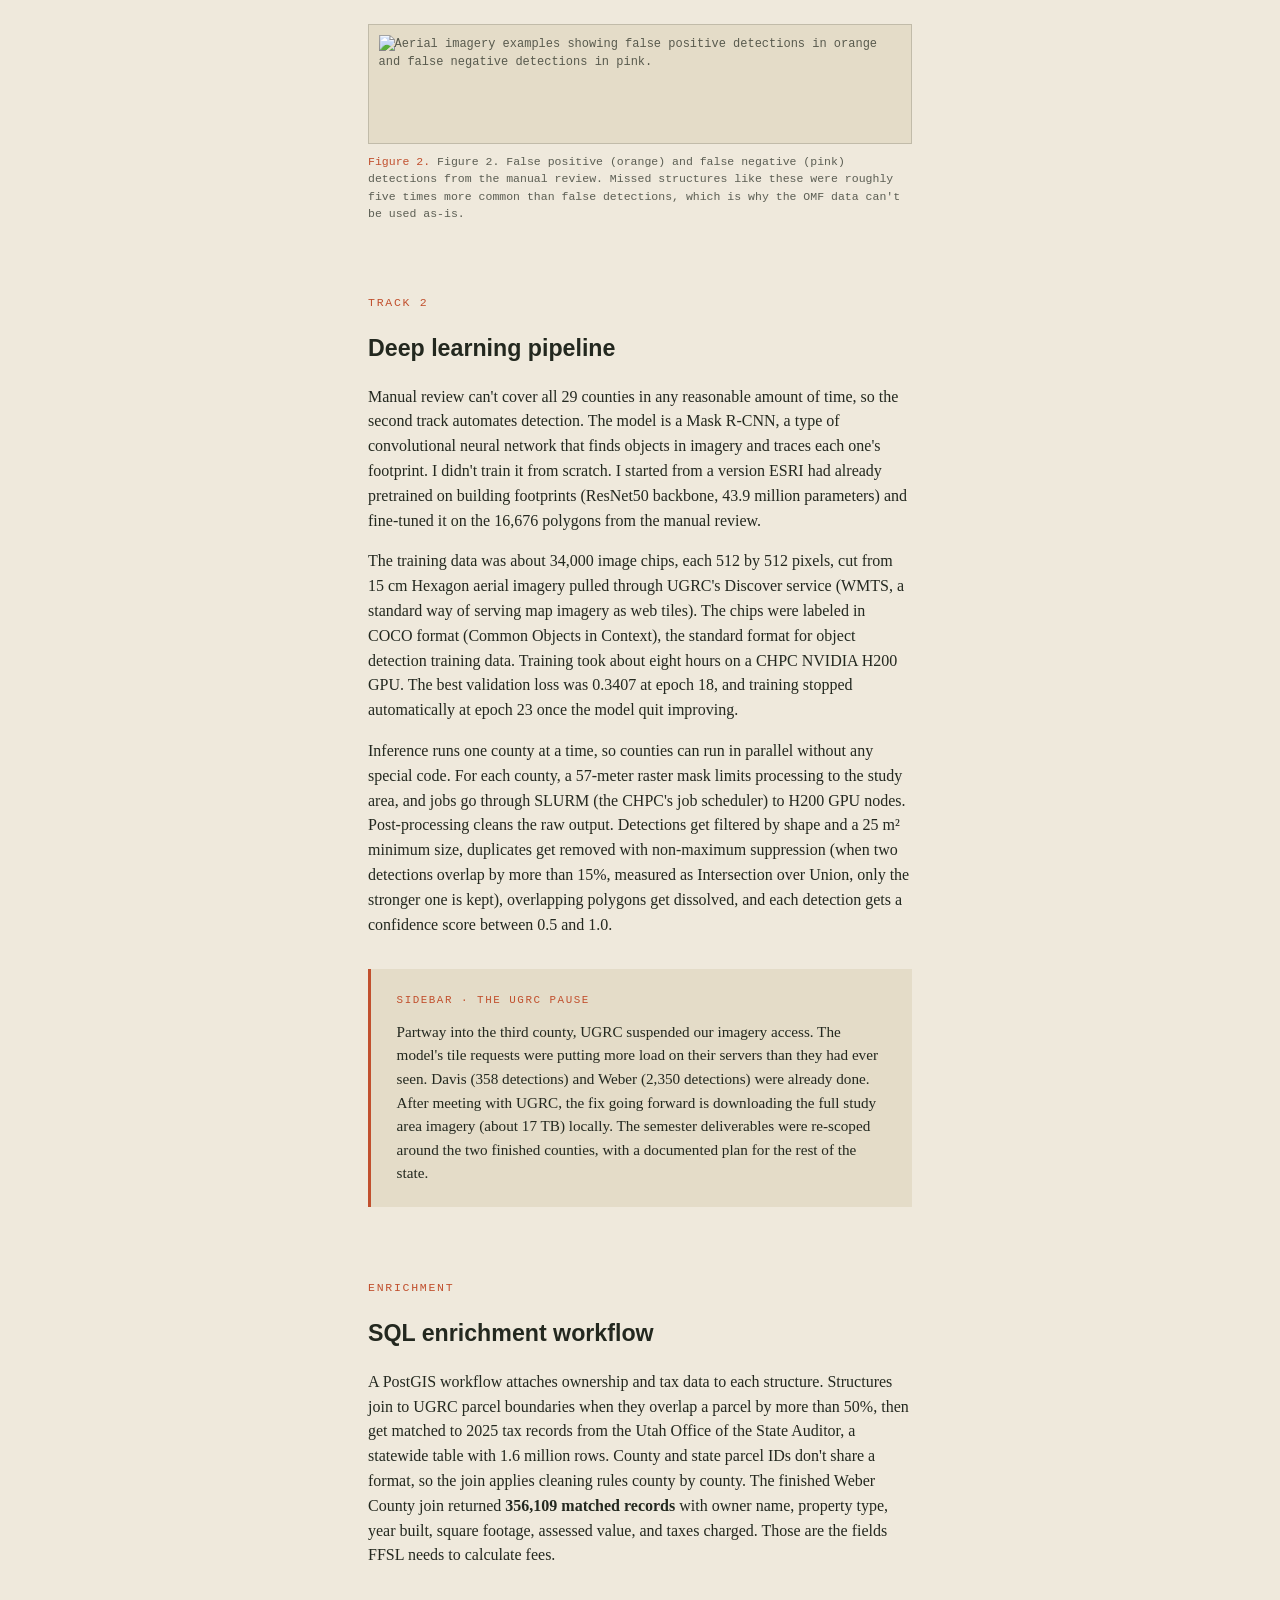
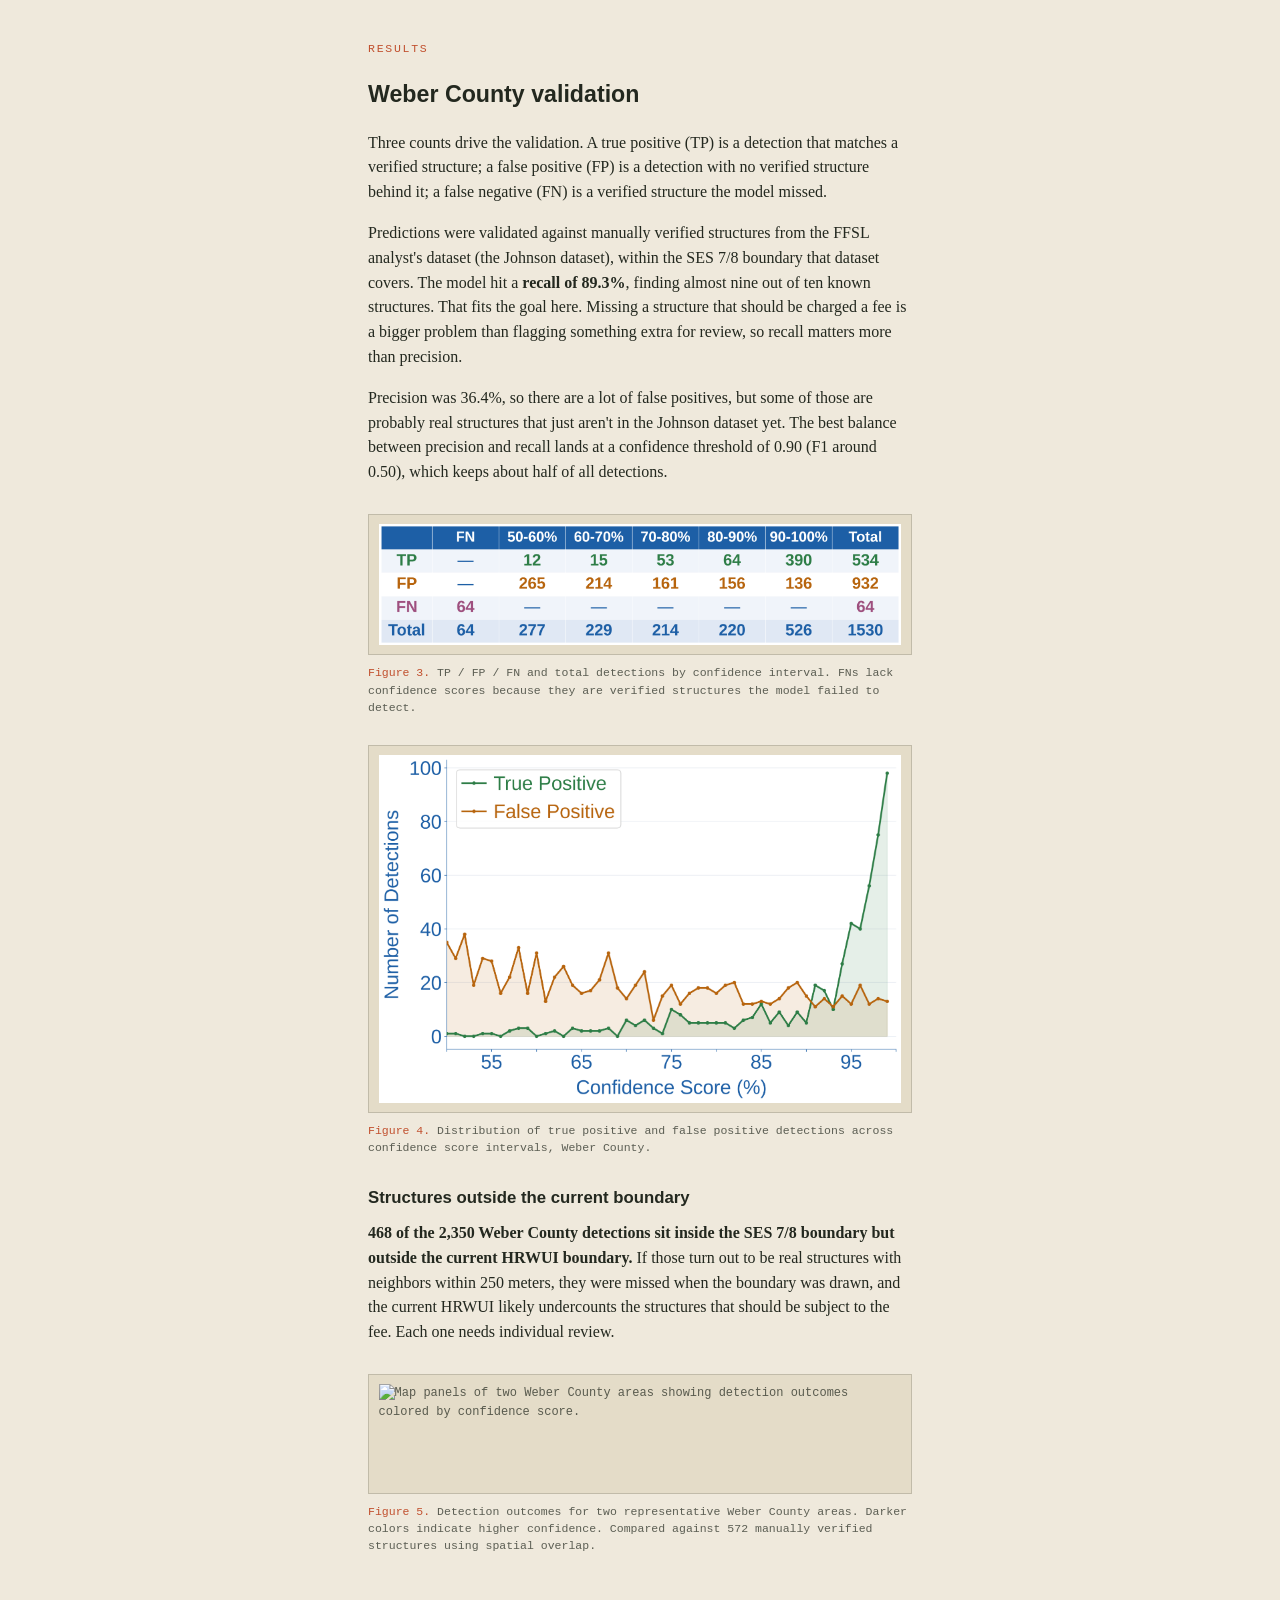
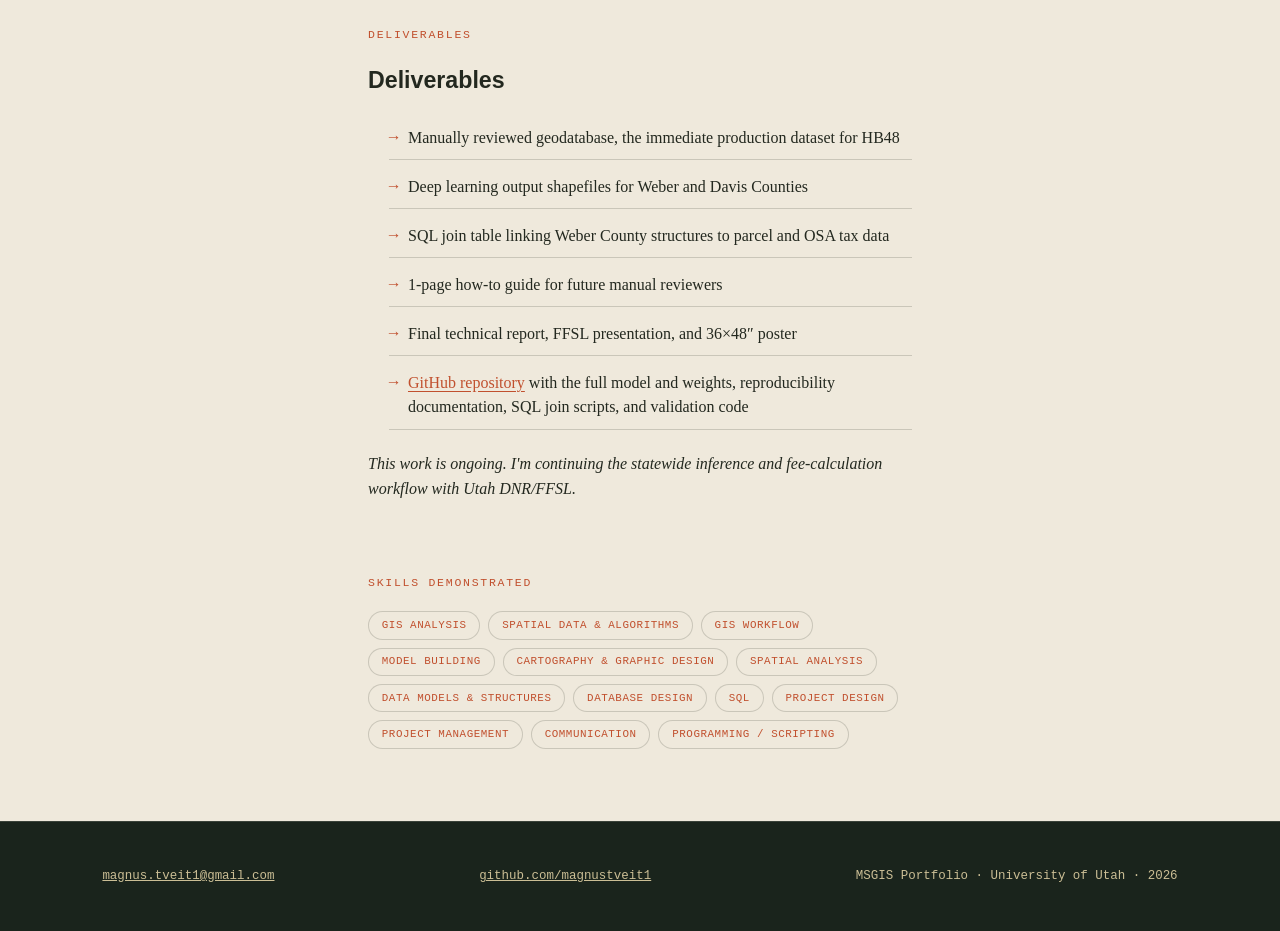
==== commit 237e0700: "Updated Capstone Changed figure 2 description" ====
--- a/capstone.html
+++ b/capstone.html
@@ -62,7 +62,7 @@
     <p>I reviewed 29% of the inventory (16,676 of 57,906 polygons), digitizing <strong>1,657 false negatives</strong> and removing <strong>322 false positives</strong>. The corrected dataset is the primary production deliverable for HB48 fee administration.</p>
     <figure>
       <img src="img/capstone-fig2.png" alt="Aerial imagery examples showing false positive detections in orange and false negative detections in pink.">
-      <figcaption><span class="fig-num">Figure 2.</span> Representative false positive (orange) and false negative (pink) detections identified during manual review of OMF building polygons.</figcaption>
+      <figcaption><span class="fig-num">Figure 2.</span> Figure 2. False positive (orange) and false negative (pink) detections from the manual review. Missed structures like these were roughly five times more common than false detections, which is why the OMF data can't be used as-is.</figcaption>
     </figure>
   </section>
 
